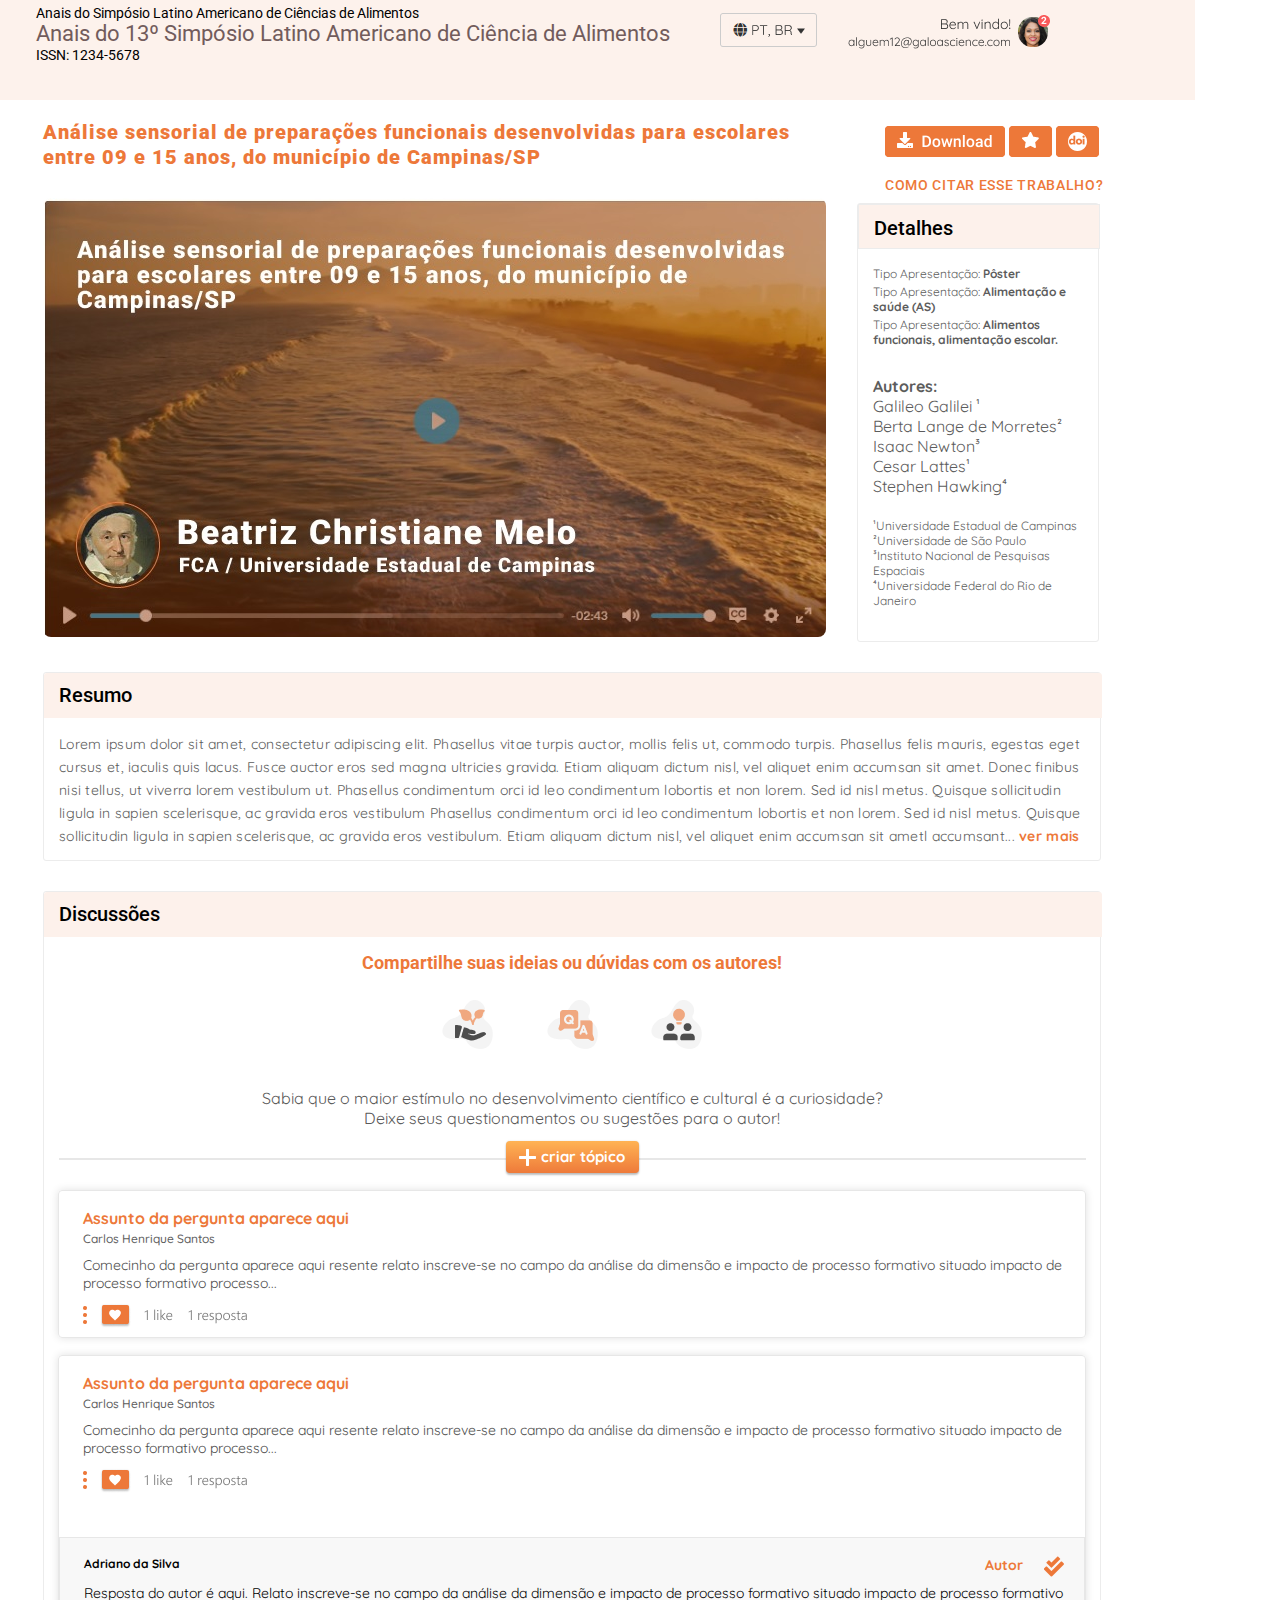
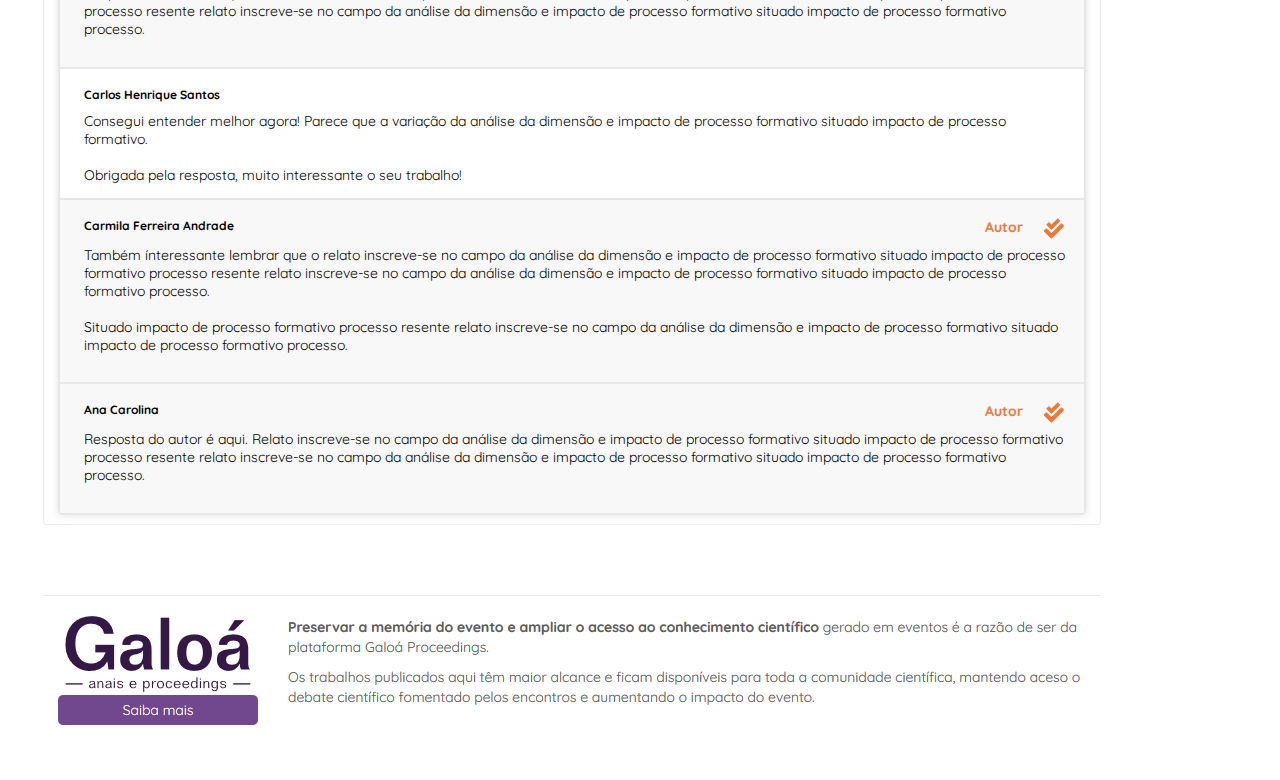
==== cardExpandido.html @ e13bead4 "commit unico" ====
<!DOCTYPE html>
<html lang="pt-br">

<head>
    <meta charset="UTF-8">
    <meta http-equiv="X-UA-Compatible" content="IE=edge">
    <meta name="viewport" content="width=device-width, initial-scale=1.0">
    <title>Card Expandido</title>
    <link rel="stylesheet" href="./css/style.css">
    <link rel="stylesheet" href="/css/cardExpandido.css">
</head>

<body>
    <!-- -------------menu lateral------------- -->
    <div class="container">

        <section>
            <aside class="menu">
                <div class="menu-content">
                    <div class="tema">
                        <h1>Slaca 2019</h1>
                    </div>
                    <div class="logo">
                        <img src="/images/dewey 4.png" alt="">
                    </div>

                    <ul>
                        <li>Apresentação</li>
                        <li>Comitês</li>
                        <li>Autores</li>
                        <li>Eixos temáticos</li>
                        <li class="active">Trabalhos</li>
                        <li>Contato</li>
                    </ul>
                </div>
            </aside>
        </section>



        <!----------------titulos conteudo------------- -->
        <div class="container-content">
             <!-- -------------header------------- -->
            <header>
                <div class="header">
                    <div class="title">
                        <p class="subTitulo">Anais do Simpósio Latino Americano de Ciências de Alimentos </p>
                        <p class="titulo"> Anais do 13º Simpósio Latino Americano de Ciência de Alimentos </p>
                        <p class="issn">ISSN: 1234-5678</p>
                    </div>
                    <div class="elements">
                        <div class="lang-btn"><img src="./images/botão - idiomas.png" alt=""></div>
                        <div class="login"><img src="./images/login.png" alt=""></div>
                    </div>

                </div>
            </header>
            <div class="title-content">
                <div class="titulo">
                    Análise sensorial de preparações funcionais desenvolvidas para escolares entre 09 e 15 anos, do
                    município de Campinas/SP
                </div>
                <div class="side">
                    <div class="buttons">
                        <button class="download"><img src="/images/download button.png" alt=""></button>
                        <button class="star"><img src="/images/favorite button (1).png" alt=""></button>
                        <button class="doi"><img src="./images/doi button.png" alt=""></button>
                        <p class="sub">Como citar esse trabalho?</p>
                    </div>
                </div>
            </div>
            <!----------------conteudo de imagem e detalhes------------- -->

            <div class="main-content">
                <div class="img-video">
                </div>
                <div class="details">
                    <div class="details-title">Detalhes</div>
                    <div class="details-description">
                        <div class="top-ref">
                            <p>Tipo Apresentação: <span>Pôster</span></p>
                            <p>Tipo Apresentação: <span>Alimentação e saúde (AS)</span></p>
                            <p>Tipo Apresentação: <span>Alimentos funcionais, alimentação escolar.</span></p>
                        </div>
                        <div class="mid-ref">
                            <ul>
                                <span> <strong>Autores:</strong> </span>
                                <li>Galileo Galilei ¹</li>
                                <li>Berta Lange de Morretes²</li>
                                <li>Isaac Newton³</li>
                                <li>Cesar Lattes¹</li>
                                <li>Stephen Hawking⁴</li>
                            </ul>
                        </div>
                        <div class="bot-ref">
                            <ul>
                                <li>¹Universidade Estadual de Campinas</li>
                                <li>²Universidade de São Paulo</li>
                                <li>³Instituto Nacional de Pesquisas Espaciais</li>
                                <li>⁴Universidade Federal do Rio de Janeiro</li>
                            </ul>
                        </div>
                    </div>
                </div>
            </div>
            <!----------------conteudo resumo e discussões------------- -->
            <div class="extract-content">
                <div class="extract-title">Resumo</div>
                <div class="extract-text">Lorem ipsum dolor sit amet, consectetur adipiscing elit. Phasellus vitae
                    turpis auctor, mollis felis ut, commodo turpis. Phasellus felis mauris, egestas eget cursus et,
                    iaculis quis lacus. Fusce auctor eros sed magna ultricies gravida. Etiam aliquam dictum nisl,
                    vel aliquet enim accumsan sit amet. Donec finibus nisi tellus, ut viverra lorem vestibulum ut.
                    Phasellus condimentum orci id leo condimentum lobortis et non lorem. Sed id nisl metus. Quisque
                    sollicitudin ligula in sapien scelerisque, ac gravida eros vestibulum Phasellus condimentum orci
                    id leo condimentum lobortis et non lorem. Sed id nisl metus. Quisque sollicitudin ligula in
                    sapien scelerisque, ac gravida eros vestibulum. Etiam aliquam dictum nisl, vel aliquet enim
                    accumsan sit ametl accumsant... <a href="./resumoExpandido.html">ver mais</a></div>
            </div>
            <div class="disc  card">
                <div class="disc-title">Discussões</div>
                <div class="disc-content">
                    <div class="send-topic">Compartilhe suas ideias ou dúvidas com os autores!</div>
                    <div class="disc-icons">
                        <div class="icon-1"><img src="./images/icone1.png" alt="sustentabilidade"></div>
                        <div class="icon-2"><img src="./images/icone2.png" alt="questões"></div>
                        <div class="icon-3"><img src="./images/icone3.png" alt="ideias"></div>
                    </div>
                    <div class="disc-descricao">
                        <p> Sabia que o maior estímulo no desenvolvimento científico e cultural é a curiosidade?
                            Deixe seus questionamentos ou sugestões para o autor!</p>
                    </div>
                    <div class="division">
                        <hr>
                                <a href="./novoTopico.html">
                                    <button> <img src="./images/icon - criar.png" alt="">criar tópico</button>    
                                </a>
                    </div>
                    <div class="cards">
                        <div class="card-1">
                            <div class="card-content">
                                <div class="card-title">Assunto da pergunta aparece aqui</div>
                                <div class="card-subT">Carlos Henrique Santos</div>
                                <div class="card-text">Comecinho da pergunta aparece aqui resente relato
                                    inscreve-se no campo da análise da dimensão e impacto de processo formativo
                                    situado impacto de processo formativo processo...</div>
                                <div class="card-icons">
                                    <img src="./images/card-footer.png" alt="">
                                </div>
                            </div>
                        </div>
                        <div class="card-2 expanded">
                            <div class="card-content">
                                <div class="main-card">
                                    <div class="card-title">Assunto da pergunta aparece aqui</div>
                                    <div class="card-subT">Carlos Henrique Santos</div>
                                    <div class="card-text">Comecinho da pergunta aparece aqui resente relato
                                        inscreve-se no campo da análise da dimensão e impacto de processo formativo
                                        situado impacto de processo formativo processo...</div>
                                    <div class="card-icons">
                                        <img src="./images/card-footer.png" alt="">
                                    </div>
                                </div>
                                <div class="sub-cards">
                                    <div class="sub-1">
                                        <div class="autor">
                                            <div class="sub-name">Adriano da Silva</div>
                                            <div class="icons-autor">
                                                <p>Autor</p><img src="/images/check-orange.png" alt="">
                                            </div>
                                        </div>

                                        <div class="sub-text">Resposta do autor é aqui. Relato inscreve-se no campo da
                                            análise da dimensão e impacto de processo formativo situado impacto de
                                            processo formativo processo resente relato inscreve-se no campo da análise
                                            da dimensão e impacto de processo formativo situado impacto de processo
                                            formativo processo.</div>
                                    </div>
                                    <div class="sub-2">
                                        <div class="sub-name">Carlos Henrique Santos</div>
                                        <div class="sub-text">
                                            Consegui entender melhor agora! Parece que a variação da análise da dimensão
                                            e impacto de processo formativo situado impacto de processo formativo.
                                            <br>
                                            <br>
                                            Obrigada pela resposta, muito interessante o seu trabalho!
                                        </div>
                                    </div>
                                    <div class="sub-3">
                                        <div class="autor">
                                            <div class="sub-name">Carmila Ferreira Andrade</div>
                                            <div class="icons-autor">
                                                <p>Autor</p><img src="/images/check-orange.png" alt="">
                                            </div>
                                        </div>
                                        <div class="sub-text">
                                            Também ínteressante lembrar que o relato inscreve-se no campo da análise da
                                            dimensão e impacto de processo formativo situado impacto de processo
                                            formativo processo resente relato inscreve-se no campo da análise da
                                            dimensão e impacto de processo formativo situado impacto de processo
                                            formativo processo.
                                            <br>
                                            <br>
                                            Situado impacto de processo formativo processo resente relato inscreve-se no
                                            campo da análise da dimensão e impacto de processo formativo situado impacto
                                            de processo formativo processo.
                                        </div>
                                    </div>
                                    <div class="sub-4">
                                        <div class="autor">
                                            <div class="sub-name">Ana Carolina</div>
                                            <div class="icons-autor">
                                                <p>Autor</p><img src="/images/check-orange.png" alt="">
                                            </div>
                                        </div>
                                        <div class="sub-text">
                                            Resposta do autor é aqui. Relato inscreve-se no campo da análise da dimensão
                                            e impacto de processo formativo situado impacto de processo formativo
                                            processo resente relato inscreve-se no campo da análise da dimensão e
                                            impacto de processo formativo situado impacto de processo formativo
                                            processo.
                                        </div>
                                    </div>
                                </div>
                            </div>

                        </div>
                    </div>

                </div>
            </div>
            <footer>
                <div class="footer">
                    <div class="footer-img"><img src="./images/imagem - footer.png" alt="galoa"></div>
                </div>
            </footer>
        </div>
        <!-- container-content (fechamento) -->
    </div>

    </div>



</body>

</html>
---- css/style.css ----
@import url("https://fonts.googleapis.com/css2?family=Lato:wght@300&family=Quicksand:wght@400;500&family=Roboto:wght@400;500;700&display=swap");

* {
  padding: 0;
  margin: 0;
  box-sizing: border-box;
}
body {
  overflow-x: hidden;
}

.container {
  display: flex;
}
/*----------------------- header----------------------- */
.header {
  display: flex;
}

.tema h1 {
  display: flex;
  justify-content: center;
  align-items: center;
  font-size: 30px;
  font-family: "Roboto";
  font-weight: 700;
  color: white;
  height: 68px;
  width: 220px;
  background: linear-gradient(180deg, #ffb354 0%, #ee7a3a 100%);
  background-color: hsla(33, 100%, 66%, 1);
}

header {
  position: relative;
  left: -43px;
  background-color: hsla(20, 82%, 96%, 1);
  height: 68px;
  width: 110%;
  transition: 0.5s;
}

.title {
  margin-top: 5px;
  margin-left: 36px;
  font-family: "Roboto";
}
header .subTitulo {
  font-weight: 400;
  font-size: 14px;
}
header .titulo {
  font-style: normal;
  font-weight: 400;
  font-size: 22px;
  line-height: 26px;
  color: #725c5c;
}

header .issn {
  font-family: "Roboto";
  font-style: normal;
  font-weight: 400;
  font-size: 14px;
  line-height: 16px;
}
header .elements {
  align-items: center;
  justify-content: center;
  margin-left: 110px;
  display: flex;
}
header .login {
  display: flex;
  justify-content: space-around;
  align-items: center;
  display: flex;
  height: 50px;
  width: 219px;
  margin-left: 22px;
}
.login-infos {
  display: flex;
  flex-direction: column;
}
.saudacao {
  align-self: flex-end;
  font-family: "Quicksand";
  font-style: normal;
  font-weight: 400;
  font-size: 14px;
}
.email {
  font-family: "Quicksand";
  font-style: normal;
  font-weight: 400;
  font-size: 12px;
}
.foto-container {
  width: 40px;
  position: relative;
}
.foto-notific {
 padding-bottom: 2px;
  display: flex;
  align-items: center;
  justify-content: center;
  font-family: "Roboto";
  font-style: normal;
  font-weight: 700;
  font-size: 9px;
  color: white;
  border-radius: 50%;
  position: absolute;
  right: 4px;
  top: 0px;
  background-color: red;
  height: 12px;
  width: 12px;
}
.foto img {
  top: 10px;
  border-radius: 50%;
  margin-left: 0px;
  height: 30px;
  object-fit: cover;
  width: 31px;
}
/*----------------------- menu lateral----------------------- */
aside .logo {
  width: 200px;
  height: 258px;
}
.active {
  background: #fdf1eb;
  border-left: 5px  solid rgba(237, 120, 57, 1);
}
.menu {
  position: relative;
  left: 0px;
  width: 220px;
  height: 100%;
  box-shadow: 0px 0px 10px rgba(0, 0, 0, 0.25);
}
.menu-content {
  position: fixed;
}
.menu ul li {
  font-family: "Quicksand";
  padding: 15px;
  border-bottom: 1px solid #e7e7e7;
}

/*----------------------- conteudo (main)----------------------- */
.container-content {
  margin-left: 43px;
}
/*----------------------- conteudo titulo----------------------- */

.title-content {
  width: 100%;
  display: flex;
}
.title-content .titulo {
  margin-top: 20px;
  width: 786px;
  font-family: "Roboto";
  font-style: normal;
  font-weight: 900;
  font-size: 20px;
  line-height: 25px;
  letter-spacing: 0.05em;
  color: rgba(237, 120, 57, 1);
}
.title-content .buttons {
  margin-top: 26px;
  margin-left: 56px;
}
.buttons .download {
  border: none;
  border-radius: 4px;
  color: white;
  width: 120px;
  height: 31px;
  background-color: #ed7839;
}
.buttons .star,
.buttons .doi {
  border: none;
  border-radius: 4px;
  color: white;
  width: 43px;
  height: 31px;
  background-color: #ed7839;
}
.buttons .sub {
  height: 25px;
  text-transform: uppercase;
  width: 239px;
  margin-top: 12px;
  color: #ed7839;
  font-family: "Roboto";
  font-style: normal;
  font-weight: 500;
  font-size: 14px;
  line-height: 25px;
  letter-spacing: 0.05em;
}

/*----------------------- conteudo video----------------------- */
.main-content {
  display: flex;
}
.main-content .img-video {
  border-radius: 8px;
  width: 783px;
  background-image: url(../images/foto-video.jpg);
  height: 439px;
  left: 2px;
  /* top: 73px; */
}

.main-content .details {
  margin-top: 5px;
  margin-left: 31px;
  width: 242px;
  height: 439px;
  border-radius: 3px;
  border: 1px solid #ececec;
}

.details .details-title {
  border: 1px solid #ececec;
  padding: 11px 15px 9px;
  font-size: 20px;
  font-family: "Roboto";
  font-style: normal;
  font-weight: 500;
  width: 242px;
  height: 45px;
  background-color: #fdf1eb;
}
.details-description {
  font-family: "Quicksand";
  color: #5c5c5c;
  margin: 6px 15px 15px 15px;
  flex-direction: column;
  display: flex;
  justify-content: space-around;
  width: 212px;
  height: 364px;
}
.top-ref p {
  font-style: normal;
  font-weight: 400;
  font-size: 12px;
  margin-bottom: 3px;
}
.top-ref span {
  font-weight: bold;
}
.mid-ref {
  margin-top: 5px;
}
.mid-ref span {
  font-style: normal;
  font-weight: 400;
}
.mid-ref ul li {
  list-style: none;
}
.bot-ref ul li {
  font-size: 12px;
  list-style: none;
}
/*----------------------- conteudo resumo e discussoes----------------------- */
.extract-content {
  border-radius: 3px;
  border: 1px solid #ececec;
  width: 1058px;
  height: 189px;
  margin-top: 30px;
}
.extract-content.expanded {
  border-radius: 3px;
  border: 1px solid #ececec;
  width: 1058px;
  height: auto;
  margin-top: 30px;
  margin-bottom: 30px;
}
.extract-title {
  padding: 10px 15px;
  font-family: "Roboto";
  font-style: normal;
  font-weight: 500;
  font-size: 20px;
  line-height: 25px;
  background-color: #fdf1eb;
  width: 1058px;
  height: 45px;
  border-radius: 3px 3px 0px 0px;
}
.extract-text {
  color: #5c5c5c;
  margin: 15px;
  font-family: "Quicksand";
  font-style: normal;
  font-weight: 400;
  font-size: 14px;
  line-height: 23px;
  letter-spacing: 0.02em;
}

.extract-text a {
  font-weight: bold;
  color: #ed7839;
  text-decoration: none;
}
/* -------discussoes------ */
.disc {
  border-radius: 3px;
  border: 1px solid #ececec;
  width: 1058px;
  height: 621px;
  margin-top: 30px;
}
.disc.new-topic {
  border-bottom: none;
  border-radius: 3px;
  border: 1px 1px solid #ececec;
  width: 1058px;
  height: auto;
  margin-top: 30px;
}
.disc.create-topic {
  border-radius: 3px;
  border: 1px solid #ececec;
  width: 1058px;
  height: auto;
  margin-top: 30px;
}
.disc.card {
  border-radius: 3px;
  border: 1px solid #ececec;
  width: 1058px;
  height: auto;
  margin-top: 30px;
  height: 1234px;
}
.disc-title {
  padding: 10px 15px;
  font-family: "Roboto";
  font-style: normal;
  font-weight: 500;
  font-size: 20px;
  line-height: 25px;
  background-color: #fdf1eb;
  width: 1058px;
  height: 45px;
  border-radius: 3px 3px 0px 0px;
}

.send-topic {
  display: flex;
  justify-content: center;
  margin-top: 15px;
  font-family: "Roboto";
  font-style: normal;
  font-weight: 700;
  font-size: 18px;
  line-height: 21px;
  color: #ed7839;
}
/* -------icones------ */
.disc-icons {
  margin-top: 27px;
  display: flex;
  justify-content: center;
}
.icon-1,
.icon-2 {
  margin-right: 53.74px;
}
/* -------descrição------ */
.disc-descricao {
  margin-top: 35px;
  font-family: "Quicksand";
  display: flex;
  justify-content: center;
}
.disc-descricao p {
  text-align: center;
  width: 626px;
  height: 39px;
  color: #595959;
}
/* -------divisão------ */
.division {
  position: relative;
  display: flex;
  justify-content: center;
}
.division hr {
  position: relative;
  color: rgba(231, 231, 231, 1);
  height: 0px;
  margin-top: 31px;
  width: 1027px;
  border: 1px solid #e7e7e7;
}
.division a {
  position: absolute;
  display: flex;
  align-items: center;
  justify-content: center;
}
.division button {
  display: flex;
  align-items: center;
  justify-content: center;
  color: white;
  font-family: "Quicksand";
  font-style: normal;
  font-weight: 700;
  font-size: 15px;
  line-height: 16px;
  border: none;
  position: absolute;
  top: 14px;
  border-radius: 4px;
  width: 133px;
  height: 32px;
  box-shadow: 0px 0px 2px rgba(0, 0, 0, 0.12), 0px 2px 2px rgba(0, 0, 0, 0.24);
  background: linear-gradient(180deg, #ffb354 0%, #ee7a3a 100%);
  background-color: hsla(33, 100%, 66%, 1);
}
.division button img {
  margin-right: 5px;
}
/* -------cards------ */
.cards {
  display: flex;
  flex-direction: column;
  align-items: center;
  margin-top: 30px;
}
.cards.create-topic {
  display: flex;
  flex-direction: column;
  align-items: center;
  margin-top: 30px;
  margin-bottom: 15px;
}
.cards.new-topic {
  display: flex;
  flex-direction: column;
  align-items: center;
  margin-top: 30px;
  margin-bottom: 65px;
}
.card-1 {
  position: relative;
  border-radius: 4px;
  width: 1028px;
  height: 148px;
  border: 1px solid #e7e7e7;
  box-shadow: 0px 0px 8px rgba(0, 0, 0, 0.12);
}
.card-cover {
  flex-direction: column;
  display: flex;
  align-items: center;
  justify-content: center;
  background-color: #dddddd15;
  backdrop-filter: blur(2px);
  top: 0px;
  border-radius: 4px;
  width: 1028px;
  height: 148px;
  position: absolute;
}
.card-cover p {
  margin-top: 7.5px;
  font-family: "Quicksand";
  font-style: normal;
  font-weight: 700;
  font-size: 16px;
  color: #707070;
}
.card-cover a {
  margin-top: 8px;
  font-family: "Segoe UI";
  font-style: normal;
  font-weight: 400;
  font-size: 15px;
  color: #ed7839;
}
.cards a{
  text-decoration: none;
}
.card-2 {
  margin-top: 17px;
  border-radius: 4px;
  width: 1028px;
  height: 148px;
  border: 1px solid #e7e7e7;
  box-shadow: 0px 0px 8px rgba(0, 0, 0, 0.12);
}
.card-2.expanded {
  height: 760px;
  margin-top: 17px;
  border-radius: 4px;
  width: 1028px;
  border: 1px solid #e7e7e7;
  box-shadow: 0px 0px 8px rgba(0, 0, 0, 0.12);
}
.main-card {
  height: 146px;
}
.card-3 {
  margin-top: 17px;
  border-radius: 4px;
  width: 1028px;
  height: 148px;
  border: 1px solid #e7e7e7;
  box-shadow: 0px 0px 8px rgba(0, 0, 0, 0.12);
}
.card-content {
  margin-top: 17px;
  padding-left: 24.17px;
}
.card-title {
  font-family: "Quicksand";
  font-style: normal;
  font-weight: 700;
  font-size: 16px;
  line-height: 20px;
  color: #ed7839;
}
.card-subT {
  margin-top: 3px;
  font-family: "Quicksand";
  font-style: normal;
  font-weight: 500;
  font-size: 12px;
  line-height: 15px;
  color: #5c5c5c;
}
.card-text {
  margin-top: 10px;
  font-family: "Quicksand";
  font-style: normal;
  font-weight: 400;
  font-size: 14px;
  line-height: 18px;
  color: #4d4d4d;
}
.card-icons {
  width: 165px;
  height: 19px;
  margin-top: 11px;
}
/*----------------------- footer----------------------- */
.footer {
  margin-top: 70px;
}

/*----------------------- pagina novo tópico----------------------- */
.duvidas {
  margin-top: 15px;

  display: flex;
  justify-content: center;
  font-family: "Quicksand";
  font-style: normal;
  font-weight: 400;
  font-size: 14px;
  line-height: 18px;
}
form {
  position: relative;
  flex-direction: column;
  margin-top: 22px;
  display: flex;
  align-items: center;
  justify-content: center;
}
form label {
  color: #ed7839;
  font-family: "Roboto";
  font-style: normal;
  font-weight: 700;
  font-size: 16px;
  line-height: 19px;
}
form .assunto {
  width: 1025.52px;
  height: 39px;
  border: 1px solid #cccccc;
  border-radius: 3px;
}
form .conteudo {
  border: 1px solid #cccccc;
  border-radius: 3px;
  width: 1025.52px;
  height: 113px;
  resize: none;
  position: relative;
}
.footer-links {
  bottom: 5.1px;
  position: absolute;
}
form .rectangle {
  margin-left: 1px;
  border-radius: 0px 0px 4px 4px;
  display: flex;
  justify-content: space-between;
  width: 1024px;
  height: 31px;
  background: #eaf1f2;
}
.rectangle a {
  font-family: "Quicksand";
  font-style: normal;
  font-weight: 700;
  font-size: 15px;
  color: #fff;
  display: flex;
  align-items: center;
  width: 205.1px;
  height: 31px;
  justify-content: center;
  text-decoration: none;
  background: linear-gradient(180deg, #feb154 0%, #f1833e 100%);
}
.shapes {
  display: flex;
  justify-content: center;
  align-items: center;
  margin-left: 29px;
}
.shapes img {
  margin-right: 30px;
}

/*----------------------- pagina tópico enviado----------------------- */

.notific {
  margin-top: 18px;
  display: flex;
  justify-content: center;
  font-family: "Quicksand";
  font-style: normal;
  font-weight: 400;
  font-size: 14px;
  color: #595959;
}
.link-trabalhos {
  margin-bottom: 47px;
  margin-top: 29px;
  display: flex;
  justify-content: center;
}
.link-trabalhos a {
  color: #f48f44;
  font-family: "Quicksand";
  font-style: normal;
  font-weight: 500;
  font-size: 14px;
}

/*----------------------- card expandido----------------------- */

.sub-cards {
  margin-left: -24.17px;
  margin-top: 18px;
  width: 1026px;
}
.sub-1 {
  background: #f8f8f8;
  padding-left: 24.17px;
  border: 1px solid #e7e7e7;
  padding-top: 18px;
  height: 131px;
}
.sub-2 {
  padding-left: 24.17px;
  border: 1px solid #e7e7e7;
  padding-top: 18px;
  height: 131px;
}
.sub-3 {
  background: #f8f8f8;
  padding-left: 24.17px;
  border: 1px solid #e7e7e7;
  padding-top: 18px;
  height: 184px;
}
.sub-4 {
  background: #f8f8f8;
  padding-left: 24.17px;
  border: 1px solid #e7e7e7;
  padding-top: 18px;
  height: 131px;
}

.autor {
  display: flex;
  justify-content: space-between;
}
.icons-autor {
  display: flex;
  margin-bottom: 7px;
}
.icons-autor p {
  font-family: "Quicksand";
  font-style: normal;
  font-weight: 700;
  font-size: 14px;
  color: #ed7839;
}
.icons-autor img {
  margin-left: 20px;
  margin-right: 20px;
}
.sub-name {
  font-family: "Quicksand";
  font-style: normal;
  font-weight: 700;
  font-size: 12px;
  line-height: 15px;
  margin-bottom: 10px;
}
.sub-text {
  width: 981.62px;
  font-family: "Quicksand";
  font-style: normal;
  font-weight: 400;
  font-size: 14px;
}
@media (max-width: 1280px) {
  .menu {
    display: none;
  }
  header {
    width: 110%;
    height: 100px;
  }
  header .elements{
    margin-left: 50px;
  }
  .container-content {
    width: auto;
  }
}
---- css/cardExpandido.css ----
.card-2.expanded {
    height: 760px;
    margin-top: 17px;
    border-radius: 4px;
    width: 1028px;
    border: 1px solid #e7e7e7;
    box-shadow: 0px 0px 8px rgba(0, 0, 0, 0.12);
  }
  .sub-cards {
    margin-left: -24.17px;
    margin-top: 18px;
    width: 1026px;
  }
  .sub-1 {
    background: #f8f8f8;
    padding-left: 24.17px;
    border: 1px solid #e7e7e7;
    padding-top: 18px;
    height: 131px;
  }
  .sub-2 {
    padding-left: 24.17px;
    border: 1px solid #e7e7e7;
    padding-top: 18px;
    height: 131px;
  }
  .sub-3 {
    background: #f8f8f8;
    padding-left: 24.17px;
    border: 1px solid #e7e7e7;
    padding-top: 18px;
    height: 184px;
  }
  .sub-4 {
    background: #f8f8f8;
    padding-left: 24.17px;
    border: 1px solid #e7e7e7;
    padding-top: 18px;
    height: 131px;
  }
  
  .autor {
    display: flex;
    justify-content: space-between;
  }
  .icons-autor {
    display: flex;
    margin-bottom: 7px;
  }
  .icons-autor p {
    font-family: "Quicksand";
    font-style: normal;
    font-weight: 700;
    font-size: 14px;
    color: #ed7839;
  }
  .icons-autor img {
    margin-left: 20px;
    margin-right: 20px;
  }
  .sub-name {
    font-family: "Quicksand";
    font-style: normal;
    font-weight: 700;
    font-size: 12px;
    line-height: 15px;
    margin-bottom: 10px;
  }
  .sub-text {
    width: 981.62px;
    font-family: "Quicksand";
    font-style: normal;
    font-weight: 400;
    font-size: 14px;
  }
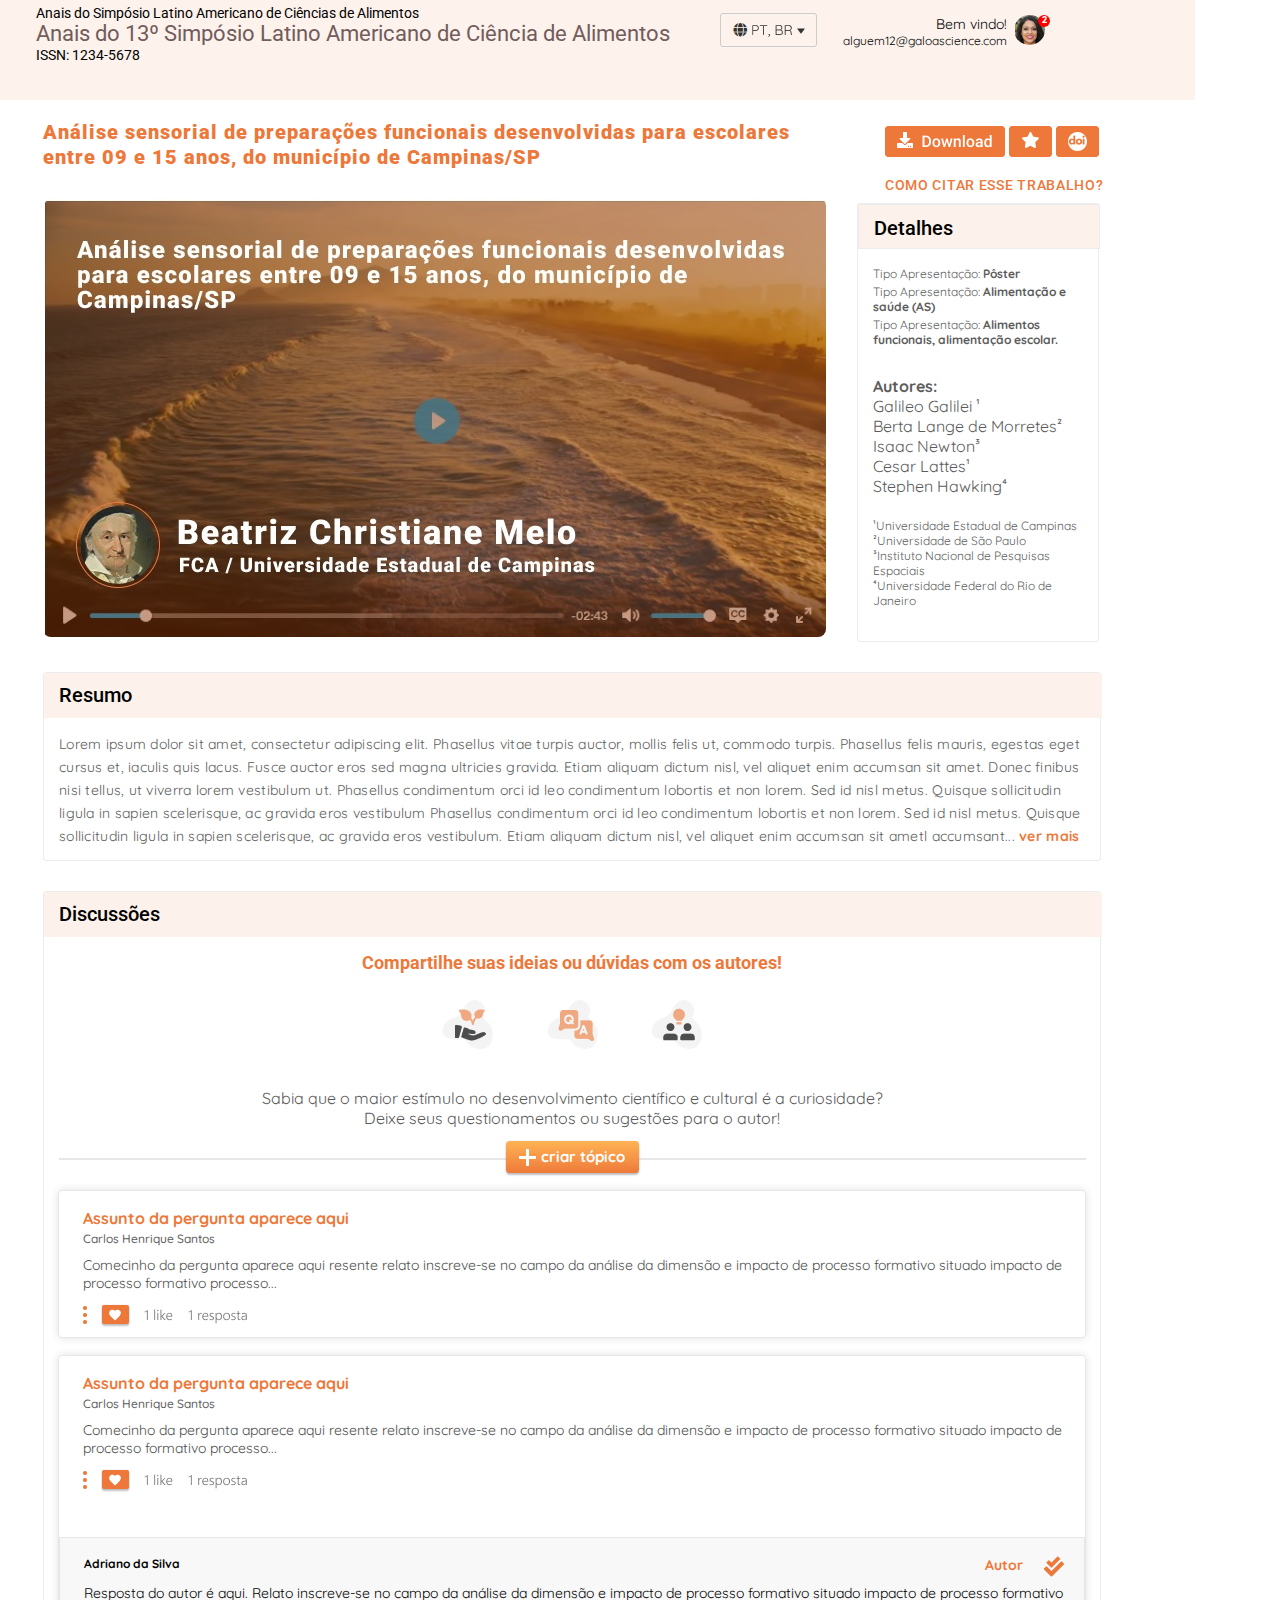
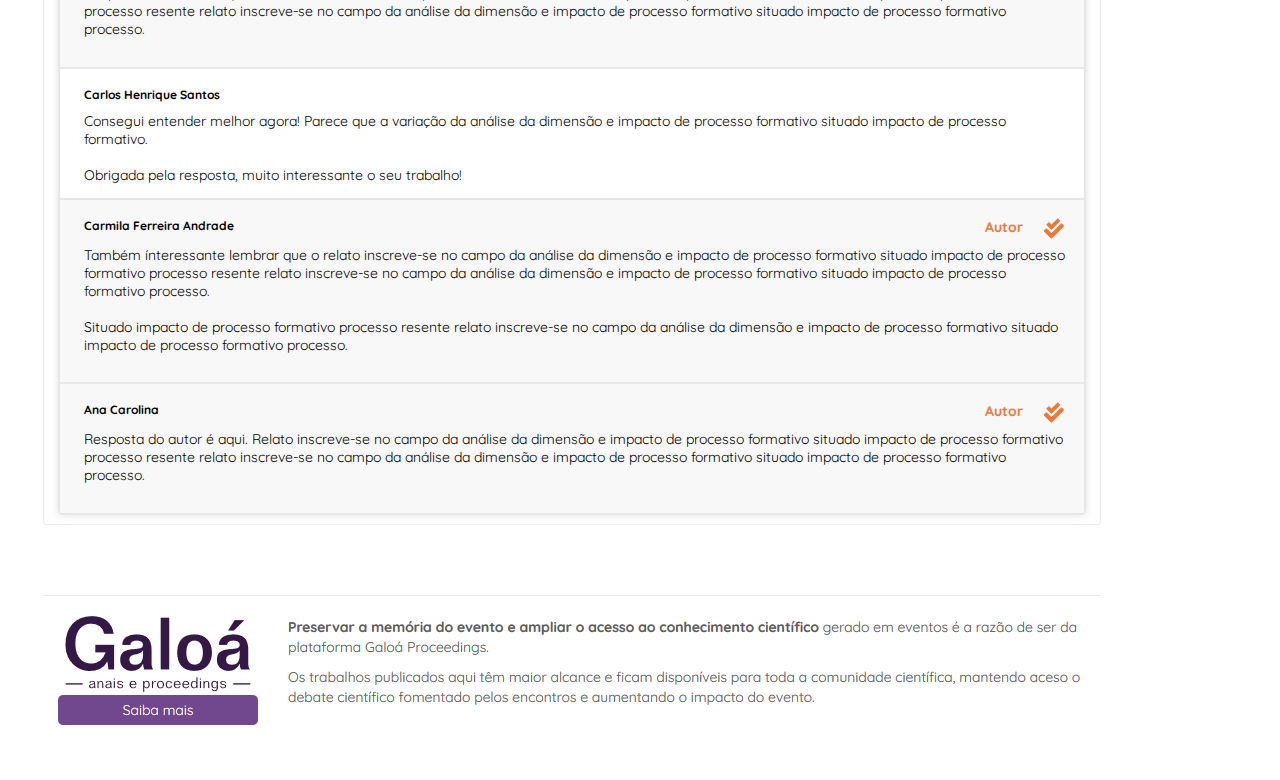
==== commit 4d3d28e5: "atualiza imagem login para todas paginas" ====
--- a/cardExpandido.html
+++ b/cardExpandido.html
@@ -40,7 +40,7 @@
 
         <!----------------titulos conteudo------------- -->
         <div class="container-content">
-             <!-- -------------header------------- -->
+            <!-- -------------header------------- -->
             <header>
                 <div class="header">
                     <div class="title">
@@ -50,7 +50,18 @@
                     </div>
                     <div class="elements">
                         <div class="lang-btn"><img src="./images/botão - idiomas.png" alt=""></div>
-                        <div class="login"><img src="./images/login.png" alt=""></div>
+                        <div class="login">
+                            <div class="login-infos">
+                                <p class="saudacao">Bem vindo!</p>
+                                <p class="email">alguem12@galoascience.com</p>
+                            </div>
+                            <div class="foto-container">
+                                <div class="foto-notific"> <strong>2</strong> </div>
+                                <div class="foto">
+                                    <img src="./images/image.png" alt="foto login">
+                                </div>
+                            </div>
+                        </div>
                     </div>
 
                 </div>
@@ -131,9 +142,9 @@
                     </div>
                     <div class="division">
                         <hr>
-                                <a href="./novoTopico.html">
-                                    <button> <img src="./images/icon - criar.png" alt="">criar tópico</button>    
-                                </a>
+                        <a href="./novoTopico.html">
+                            <button> <img src="./images/icon - criar.png" alt="">criar tópico</button>
+                        </a>
                     </div>
                     <div class="cards">
                         <div class="card-1">
